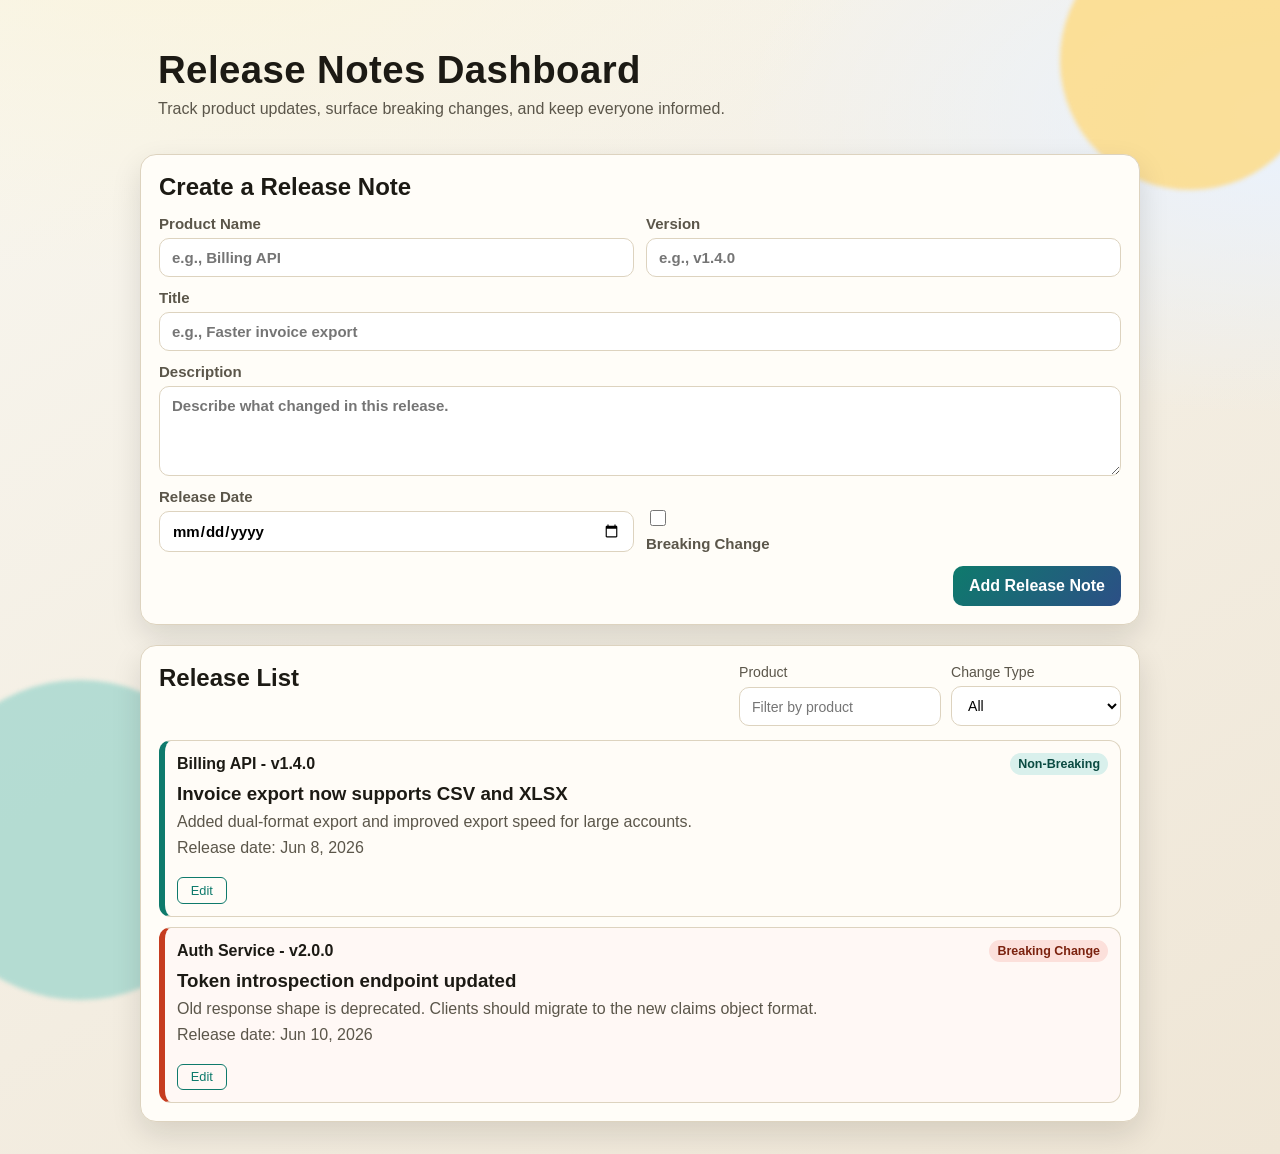
==== product_release_dashboard/index.html @ ac01ce16 "feat(COD-7): add edit release note functionality" ====
<!DOCTYPE html>
<html lang="en">
<head>
  <meta charset="UTF-8" />
  <meta name="viewport" content="width=device-width, initial-scale=1.0" />
  <title>Release Notes Dashboard</title>
  <link rel="stylesheet" href="styles.css" />
</head>
<body>
  <div class="bg-shape bg-shape-1" aria-hidden="true"></div>
  <div class="bg-shape bg-shape-2" aria-hidden="true"></div>

  <main class="container">
    <header class="hero">
      <h1>Release Notes Dashboard</h1>
      <p>Track product updates, surface breaking changes, and keep everyone informed.</p>
    </header>

    <section class="panel" aria-labelledby="create-release-title">
      <h2 id="create-release-title">Create a Release Note</h2>
      <form id="release-form" class="release-form">
        <div class="form-grid">
          <label>
            Product Name
            <input type="text" id="product" name="product" placeholder="e.g., Billing API" required />
          </label>

          <label>
            Version
            <input type="text" id="version" name="version" placeholder="e.g., v1.4.0" required />
          </label>

          <label class="span-2">
            Title
            <input type="text" id="title" name="title" placeholder="e.g., Faster invoice export" required />
          </label>

          <label class="span-2">
            Description
            <textarea id="description" name="description" rows="4" placeholder="Describe what changed in this release." required></textarea>
          </label>

          <label>
            Release Date
            <input type="date" id="releaseDate" name="releaseDate" required />
          </label>

          <label class="checkbox-row">
            <input type="checkbox" id="breaking" name="breaking" />
            Breaking Change
          </label>
        </div>

        <div class="form-actions">
          <button type="button" id="cancel-edit-btn" class="btn-cancel hidden">Cancel</button>
          <button type="submit" id="submit-btn">Add Release Note</button>
        </div>
      </form>
    </section>

    <section class="panel" aria-labelledby="release-list-title">
      <div class="panel-head">
        <h2 id="release-list-title">Release List</h2>
        <div class="filters">
          <label>
            Product
            <input type="text" id="product-filter" placeholder="Filter by product" />
          </label>
          <label>
            Change Type
            <select id="breaking-filter">
              <option value="all">All</option>
              <option value="breaking">Breaking only</option>
              <option value="non-breaking">Non-breaking only</option>
            </select>
          </label>
        </div>
      </div>

      <div id="release-list" class="release-list" aria-live="polite"></div>
    </section>
  </main>

  <template id="release-card-template">
    <article class="release-card">
      <div class="card-top">
        <p class="product-version"></p>
        <span class="badge"></span>
      </div>
      <h3 class="release-title"></h3>
      <p class="release-description"></p>
      <p class="release-date"></p>
      <div class="card-actions">
        <button type="button" class="btn-edit" data-action="edit">Edit</button>
      </div>
    </article>
  </template>

  <script src="script.js"></script>
</body>
</html>
---- product_release_dashboard/styles.css ----
:root {
  --bg-1: #f8f6ef;
  --bg-2: #efe6d6;
  --surface: #fffdf8;
  --text: #1c1a14;
  --muted: #5b564a;
  --accent: #0e7a6c;
  --accent-2: #2c4f86;
  --danger: #c63c1f;
  --border: #ddd3bf;
  --shadow: 0 12px 30px rgba(20, 18, 12, 0.12);
}

* {
  box-sizing: border-box;
}

body {
  margin: 0;
  min-height: 100vh;
  color: var(--text);
  font-family: "Segoe UI", Tahoma, Geneva, Verdana, sans-serif;
  background: radial-gradient(1100px 600px at 15% -10%, #faf4dc 0%, transparent 65%),
              radial-gradient(900px 500px at 100% 10%, #e9f2ff 0%, transparent 60%),
              linear-gradient(150deg, var(--bg-1), var(--bg-2));
  position: relative;
  overflow-x: hidden;
}

.bg-shape {
  position: fixed;
  z-index: -1;
  border-radius: 999px;
  filter: blur(2px);
  opacity: 0.75;
}

.bg-shape-1 {
  width: 260px;
  height: 260px;
  background: #ffd878;
  top: -70px;
  right: -40px;
  transform: rotate(16deg);
}

.bg-shape-2 {
  width: 320px;
  height: 320px;
  background: #9fd6cd;
  bottom: -100px;
  left: -80px;
}

.container {
  width: min(1000px, 92vw);
  margin: 32px auto;
  display: grid;
  gap: 20px;
}

.hero {
  padding: 16px 18px;
}

.hero h1 {
  margin: 0 0 8px;
  font-size: clamp(1.8rem, 3vw, 2.6rem);
  letter-spacing: 0.4px;
}

.hero p {
  margin: 0;
  color: var(--muted);
}

.panel {
  background: var(--surface);
  border: 1px solid var(--border);
  border-radius: 16px;
  padding: 18px;
  box-shadow: var(--shadow);
}

.panel h2 {
  margin-top: 0;
  margin-bottom: 14px;
}

.release-form {
  display: grid;
  gap: 14px;
}

.form-grid {
  display: grid;
  grid-template-columns: repeat(2, minmax(0, 1fr));
  gap: 12px;
}

.form-grid label {
  display: grid;
  gap: 6px;
  color: var(--muted);
  font-weight: 600;
  font-size: 0.94rem;
}

.span-2 {
  grid-column: span 2;
}

input,
textarea,
select,
button {
  font: inherit;
}

input[type="text"],
input[type="date"],
textarea,
select {
  width: 100%;
  border: 1px solid var(--border);
  border-radius: 10px;
  padding: 10px 12px;
  background: #fff;
}

input:focus,
textarea:focus,
select:focus {
  outline: 2px solid #8fcfc4;
  border-color: var(--accent);
}

.checkbox-row {
  display: flex;
  align-items: center;
  gap: 8px;
  align-self: end;
}

.checkbox-row input {
  width: 16px;
  height: 16px;
}

.form-actions {
  display: flex;
  justify-content: flex-end;
}

button {
  border: 0;
  border-radius: 10px;
  padding: 11px 16px;
  color: #fff;
  background: linear-gradient(130deg, var(--accent), var(--accent-2));
  cursor: pointer;
  font-weight: 700;
  transition: transform 0.15s ease, filter 0.2s ease;
}

button:hover {
  transform: translateY(-1px);
  filter: brightness(1.03);
}

.panel-head {
  display: flex;
  justify-content: space-between;
  align-items: flex-start;
  gap: 14px;
  flex-wrap: wrap;
}

.filters {
  display: flex;
  gap: 10px;
  flex-wrap: wrap;
}

.filters label {
  display: grid;
  gap: 6px;
  font-size: 0.88rem;
  color: var(--muted);
  min-width: 170px;
}

.release-list {
  margin-top: 14px;
  display: grid;
  gap: 10px;
}

.release-card {
  border: 1px solid var(--border);
  border-left: 6px solid var(--accent);
  border-radius: 12px;
  background: #fffcf7;
  padding: 12px;
  display: grid;
  gap: 8px;
}

.release-card.breaking {
  border-left-color: var(--danger);
  background: #fff8f5;
}

.card-top {
  display: flex;
  justify-content: space-between;
  align-items: center;
  gap: 12px;
}

.product-version {
  margin: 0;
  font-weight: 700;
}

.badge {
  border-radius: 999px;
  padding: 4px 8px;
  font-size: 0.78rem;
  font-weight: 700;
}

.badge.breaking {
  background: #fce0db;
  color: #7b220f;
}

.badge.safe {
  background: #d9f0ec;
  color: #0a4a41;
}

.release-title {
  margin: 0;
}

.release-description,
.release-date {
  margin: 0;
  color: var(--muted);
}

.empty-state {
  margin: 0;
  color: var(--muted);
  border: 1px dashed var(--border);
  border-radius: 10px;
  padding: 14px;
  text-align: center;
}

@media (max-width: 760px) {
  .container {
    width: min(1000px, 95vw);
    margin: 18px auto;
  }

  .form-grid {
    grid-template-columns: 1fr;
  }

  .span-2 {
    grid-column: auto;
  }

  .form-actions {
    justify-content: stretch;
  }

  .form-actions button {
    width: 100%;
  }
}

/* Edit feature */
.card-actions {
  margin-top: 0.75rem;
  display: flex;
  gap: 0.5rem;
}

.btn-edit {
  padding: 0.3rem 0.8rem;
  font-size: 0.8rem;
  font-weight: 500;
  border: 1px solid var(--accent);
  color: var(--accent);
  background: transparent;
  border-radius: 6px;
  cursor: pointer;
  transition: background 0.15s, color 0.15s;
}

.btn-edit:hover {
  background: var(--accent);
  color: #fff;
}

.btn-cancel {
  padding: 0.55rem 1.2rem;
  font-size: 0.95rem;
  font-weight: 500;
  border: 1px solid var(--border);
  color: var(--muted);
  background: transparent;
  border-radius: 8px;
  cursor: pointer;
  transition: background 0.15s, color 0.15s;
}

.btn-cancel:hover {
  background: var(--border);
  color: var(--text);
}

.hidden {
  display: none !important;
}
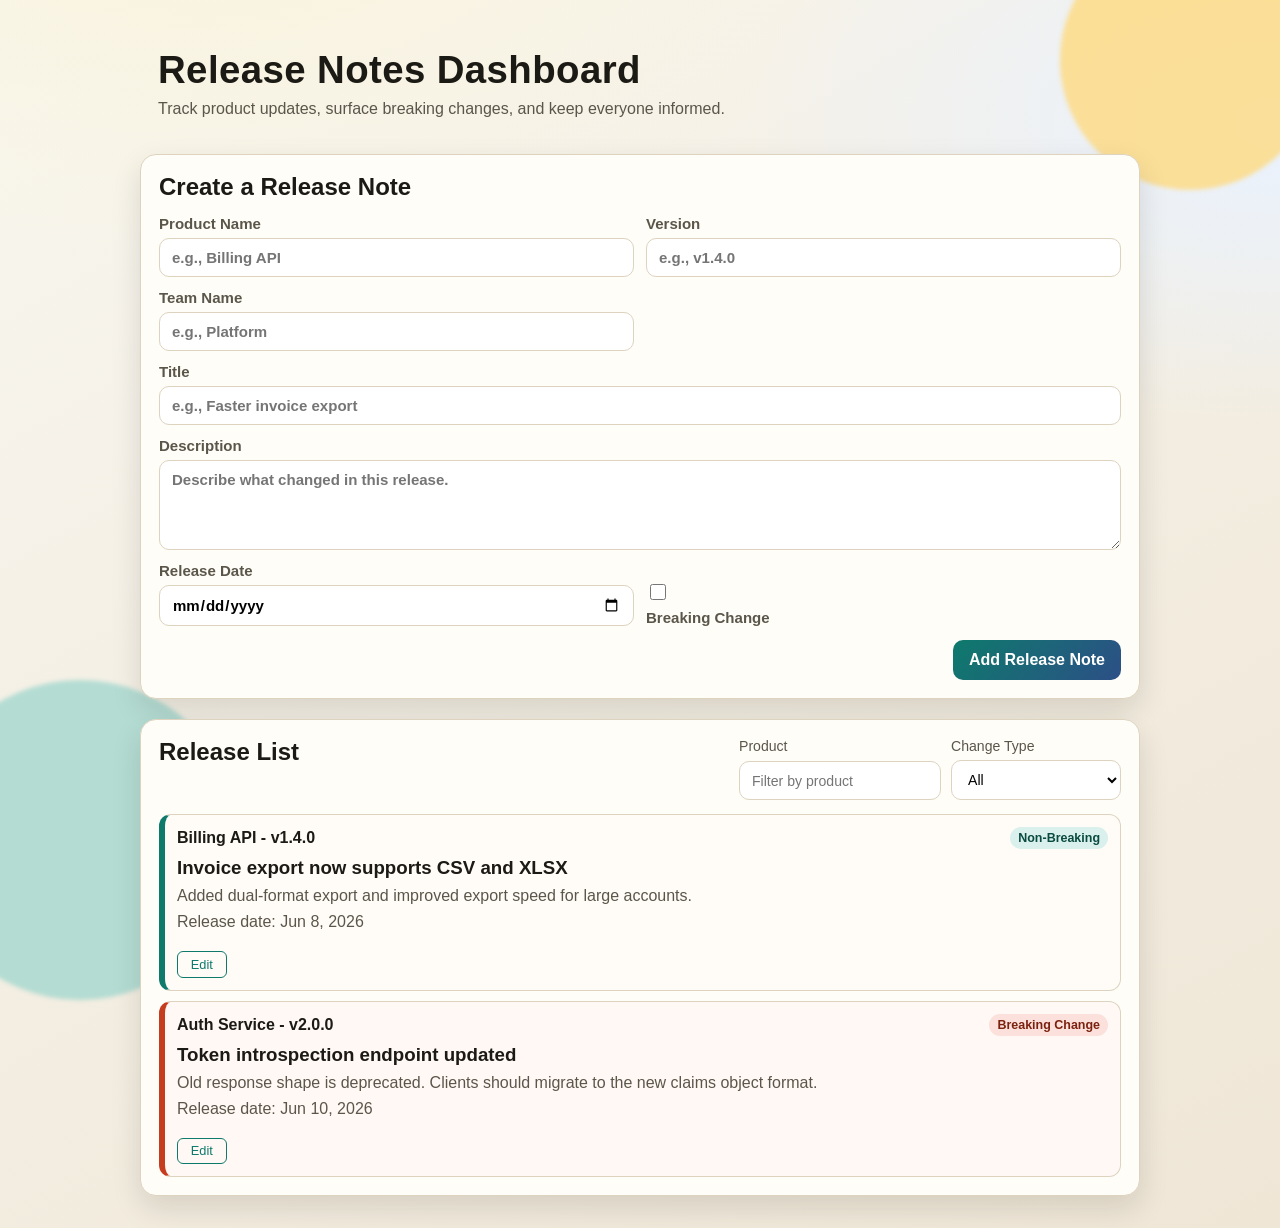
==== commit e26de142: "fix(COD-7): add teamName input to fix edit crash and add Playwright HTML report - Add missing #teamN" ====
--- a/product_release_dashboard/index.html
+++ b/product_release_dashboard/index.html
@@ -28,6 +28,11 @@
           <label>
             Version
             <input type="text" id="version" name="version" placeholder="e.g., v1.4.0" required />
+          </label>
+
+          <label>
+            Team Name
+            <input type="text" id="teamName" name="teamName" placeholder="e.g., Platform" />
           </label>
 
           <label class="span-2">
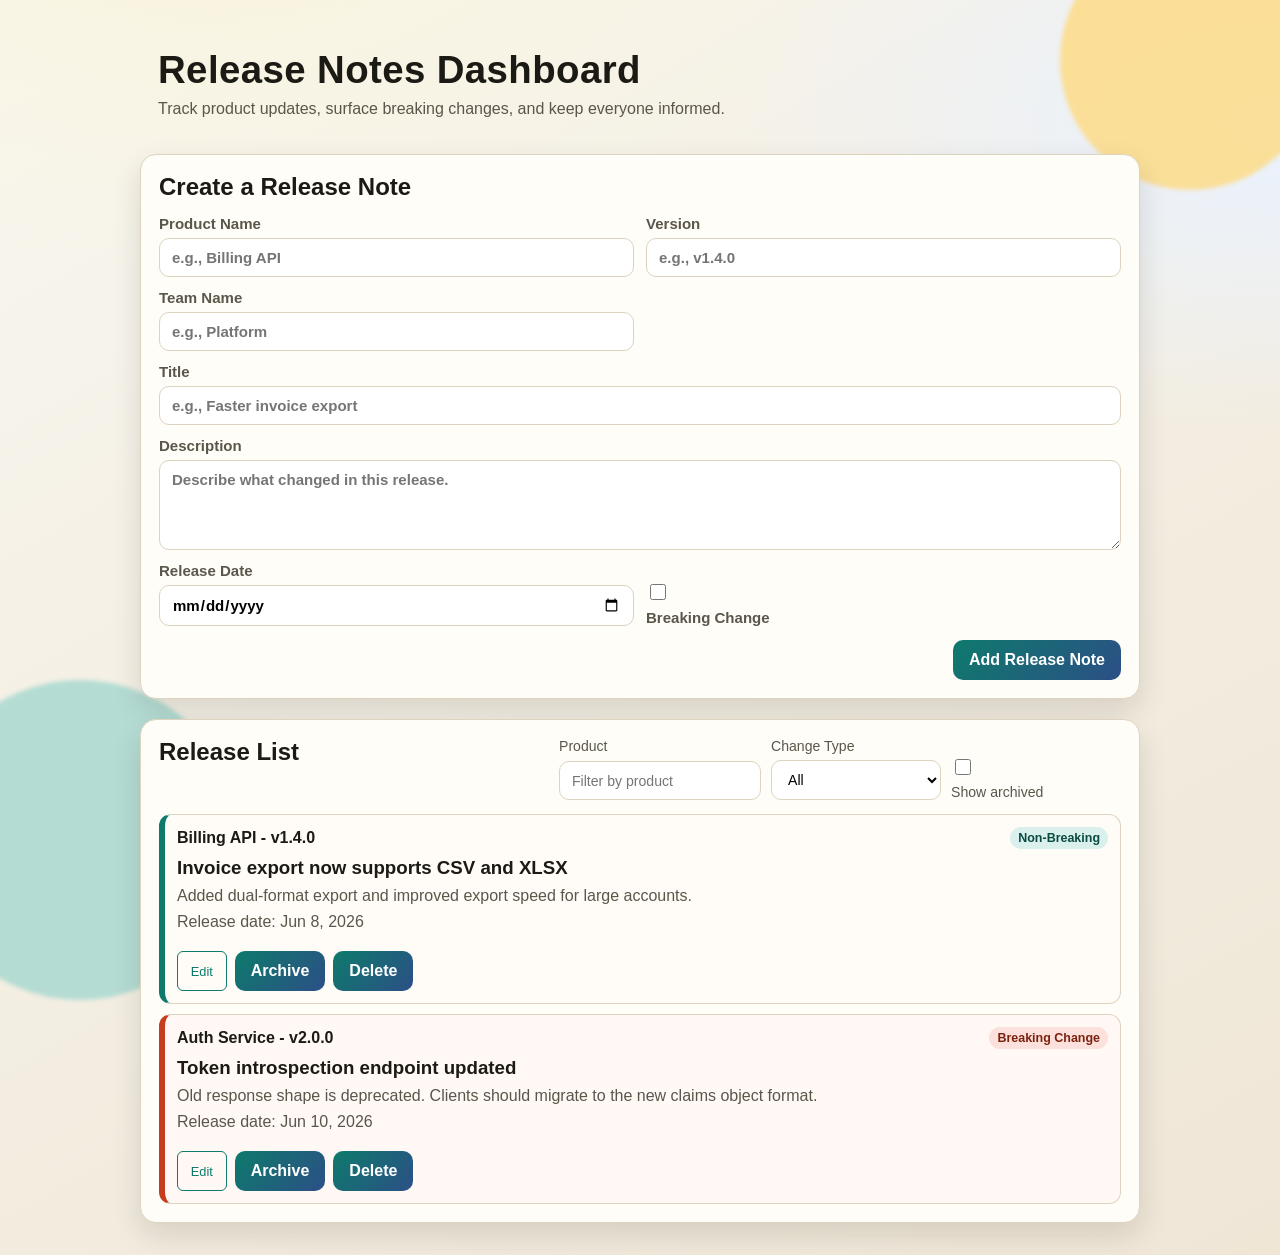
==== commit bb3419ce: "feat: add team name line, delete/archive controls, toast, archived toggle" ====
--- a/product_release_dashboard/index.html
+++ b/product_release_dashboard/index.html
@@ -79,9 +79,14 @@
               <option value="non-breaking">Non-breaking only</option>
             </select>
           </label>
+          <label class="checkbox-row">
+            <input type="checkbox" id="archived-toggle" />
+            Show archived
+          </label>
         </div>
       </div>
 
+      <div id="toast" class="toast hidden" aria-live="polite"></div>
       <div id="release-list" class="release-list" aria-live="polite"></div>
     </section>
   </main>
@@ -92,11 +97,14 @@
         <p class="product-version"></p>
         <span class="badge"></span>
       </div>
+      <p class="release-team hidden"></p>
       <h3 class="release-title"></h3>
       <p class="release-description"></p>
       <p class="release-date"></p>
       <div class="card-actions">
         <button type="button" class="btn-edit" data-action="edit">Edit</button>
+        <button type="button" class="btn-archive" data-action="archive">Archive</button>
+        <button type="button" class="btn-delete" data-action="delete">Delete</button>
       </div>
     </article>
   </template>
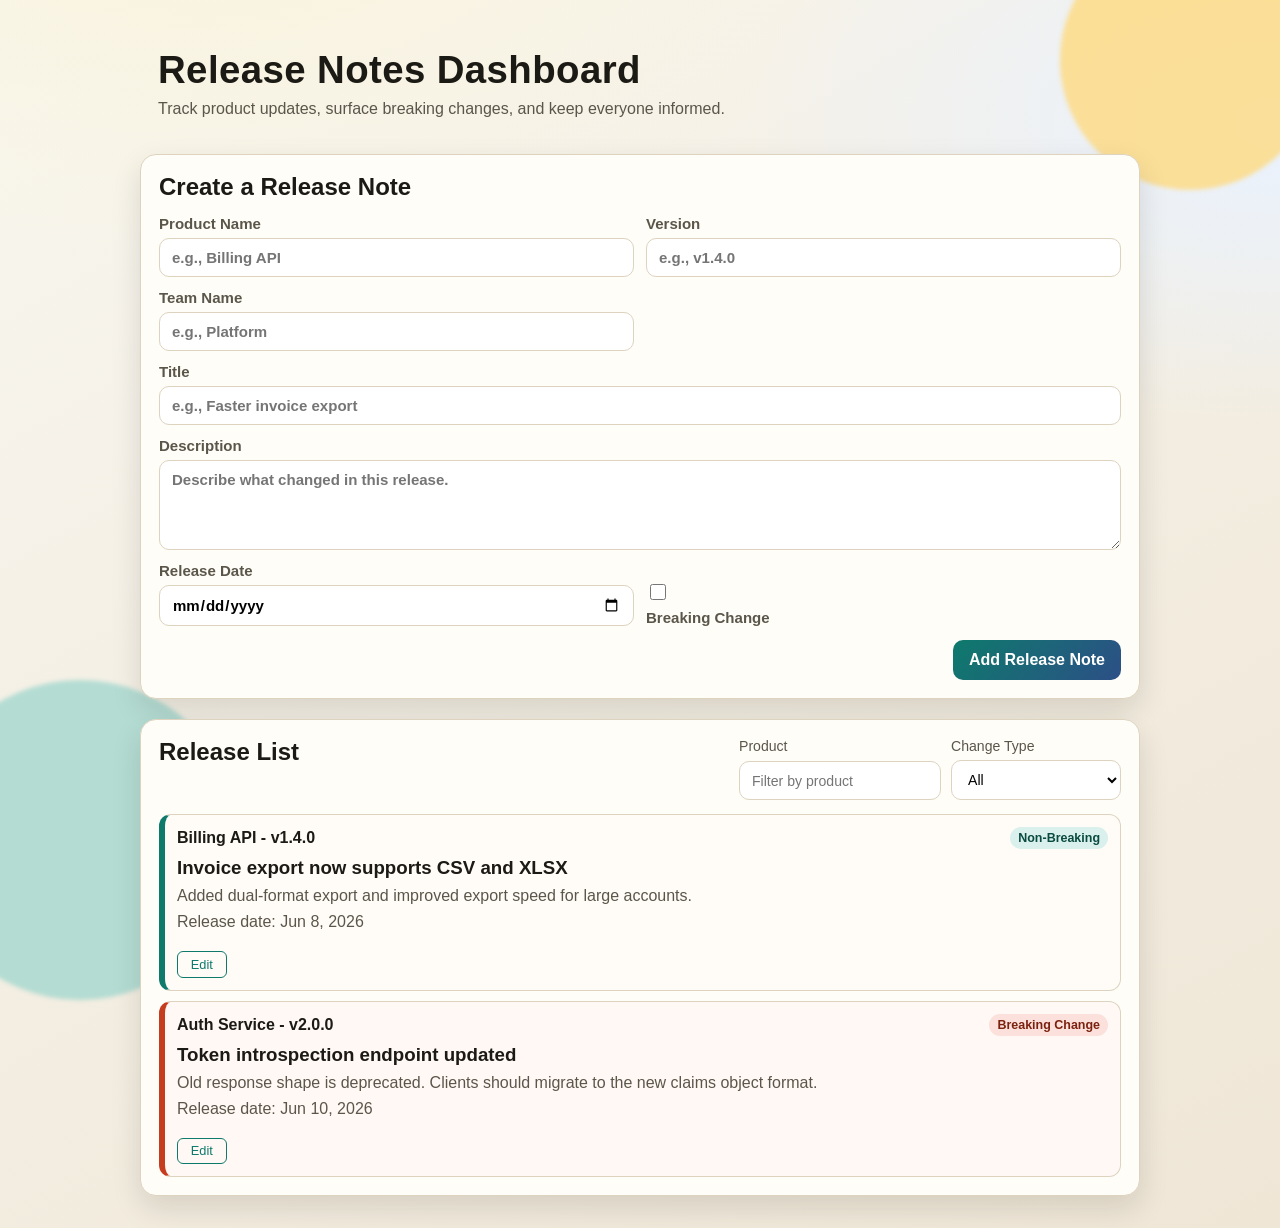
==== commit 21407c8b: "fix(cs-20): remove dead archive/toast UI from dashboard template" ====
--- a/product_release_dashboard/index.html
+++ b/product_release_dashboard/index.html
@@ -22,7 +22,7 @@
         <div class="form-grid">
           <label>
             Product Name
-            <input type="text" id="product" name="product" placeholder="e.g., Billing API" required />
+            <input type="text" id="product" name="product" placeholder="e.g., Billing API" srequired />
           </label>
 
           <label>
@@ -79,14 +79,9 @@
               <option value="non-breaking">Non-breaking only</option>
             </select>
           </label>
-          <label class="checkbox-row">
-            <input type="checkbox" id="archived-toggle" />
-            Show archived
-          </label>
         </div>
       </div>
 
-      <div id="toast" class="toast hidden" aria-live="polite"></div>
       <div id="release-list" class="release-list" aria-live="polite"></div>
     </section>
   </main>
@@ -97,14 +92,11 @@
         <p class="product-version"></p>
         <span class="badge"></span>
       </div>
-      <p class="release-team hidden"></p>
       <h3 class="release-title"></h3>
       <p class="release-description"></p>
       <p class="release-date"></p>
       <div class="card-actions">
         <button type="button" class="btn-edit" data-action="edit">Edit</button>
-        <button type="button" class="btn-archive" data-action="archive">Archive</button>
-        <button type="button" class="btn-delete" data-action="delete">Delete</button>
       </div>
     </article>
   </template>
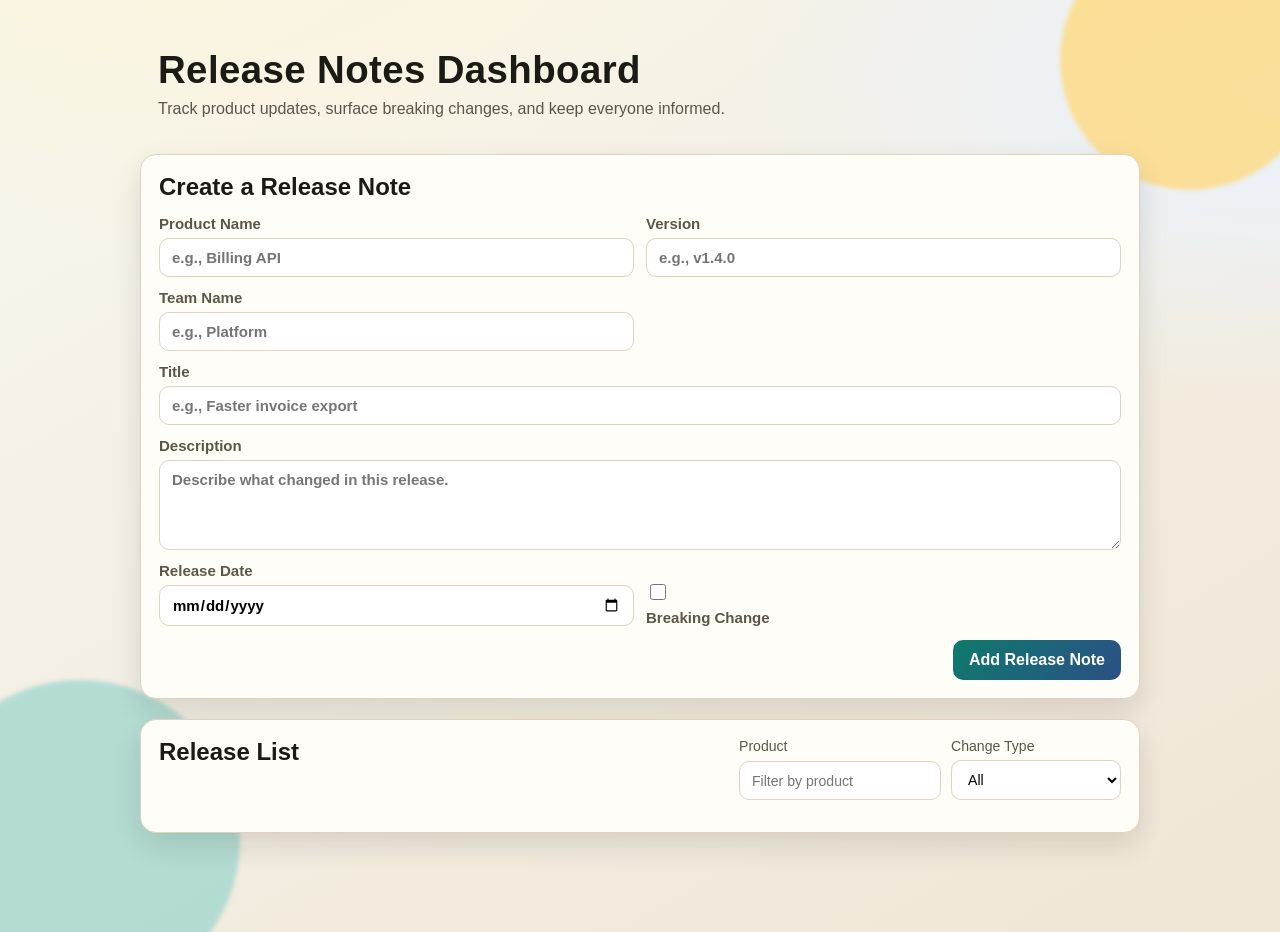
==== commit d1b6ca8b: "CS-26: add Delete action button to release cards" ====
--- a/product_release_dashboard/index.html
+++ b/product_release_dashboard/index.html
@@ -22,7 +22,7 @@
         <div class="form-grid">
           <label>
             Product Name
-            <input type="text" id="product" name="product" placeholder="e.g., Billing API" srequired />
+            <input type="text" id="product" name="product" placeholder="e.g., Billing API" required />
           </label>
 
           <label>
@@ -97,6 +97,7 @@
       <p class="release-date"></p>
       <div class="card-actions">
         <button type="button" class="btn-edit" data-action="edit">Edit</button>
+        <button type="button" class="btn-delete" data-action="delete">Delete</button>
       </div>
     </article>
   </template>
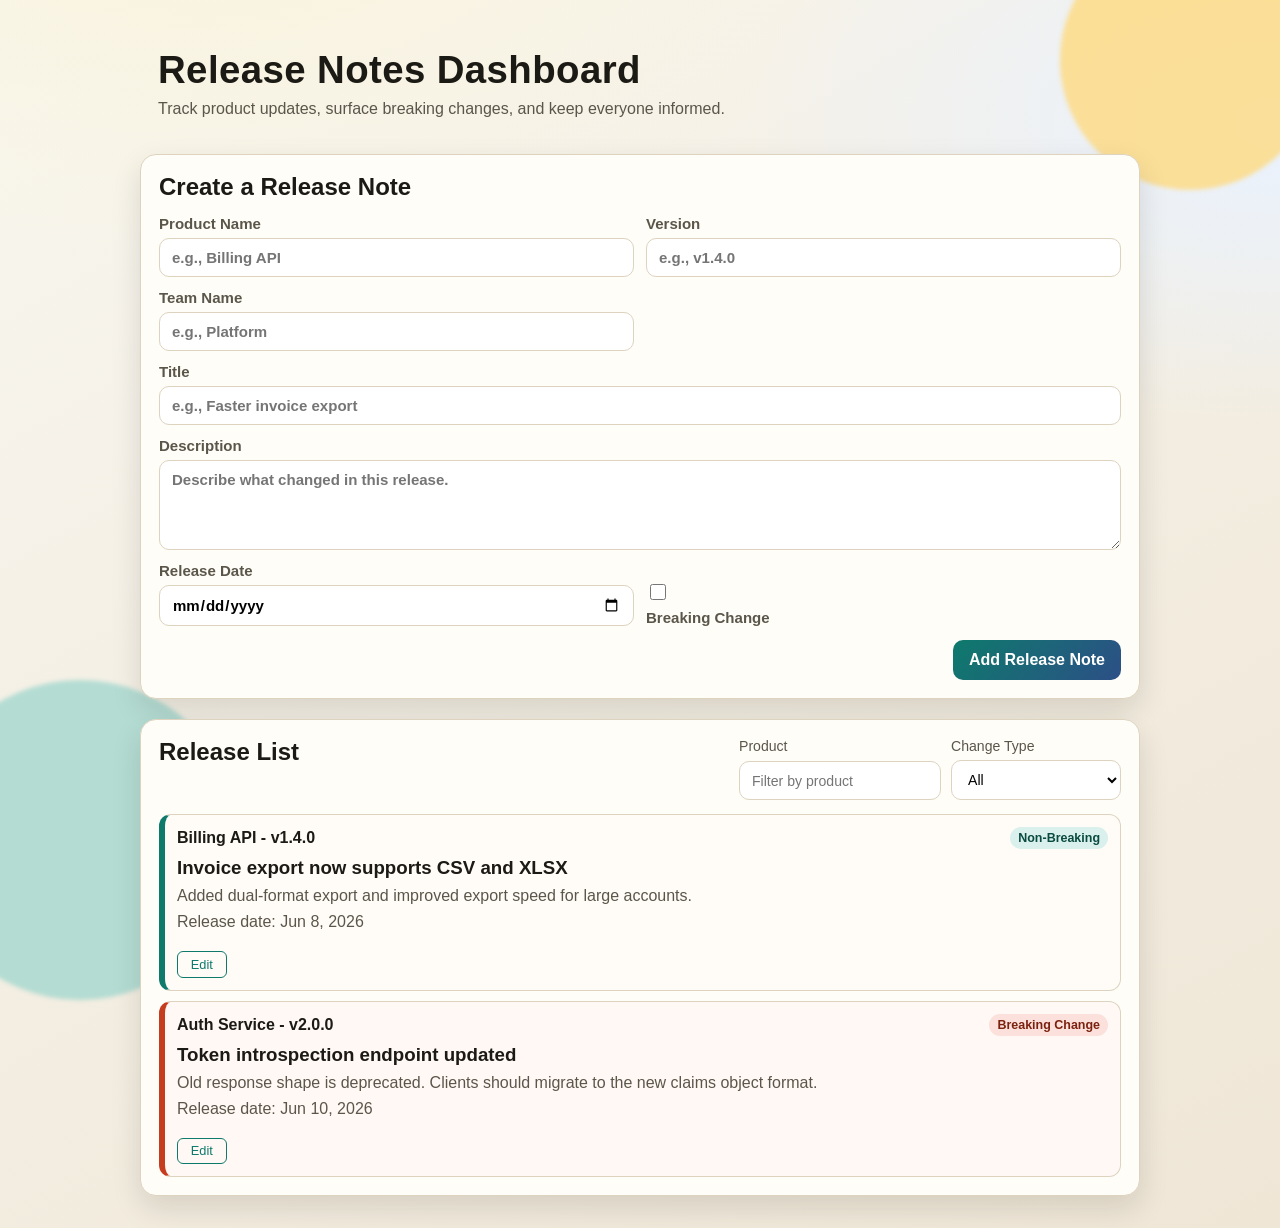
==== commit dcacdd4e: "feat(CS-50): add user-visible validation errors for Create/Edit Release Note form - Add validateRele" ====
--- a/product_release_dashboard/index.html
+++ b/product_release_dashboard/index.html
@@ -19,15 +19,18 @@
     <section class="panel" aria-labelledby="create-release-title">
       <h2 id="create-release-title">Create a Release Note</h2>
       <form id="release-form" class="release-form">
+        <div id="form-error-summary" class="form-error-summary" role="alert" hidden></div>
         <div class="form-grid">
           <label>
             Product Name
-            <input type="text" id="product" name="product" placeholder="e.g., Billing API" required />
+            <input type="text" id="product" name="product" placeholder="e.g., Billing API" aria-describedby="product-error" required />
+            <span class="field-error" id="product-error" hidden></span>
           </label>
 
           <label>
             Version
-            <input type="text" id="version" name="version" placeholder="e.g., v1.4.0" required />
+            <input type="text" id="version" name="version" placeholder="e.g., v1.4.0" aria-describedby="version-error" required />
+            <span class="field-error" id="version-error" hidden></span>
           </label>
 
           <label>
@@ -37,17 +40,20 @@
 
           <label class="span-2">
             Title
-            <input type="text" id="title" name="title" placeholder="e.g., Faster invoice export" required />
+            <input type="text" id="title" name="title" placeholder="e.g., Faster invoice export" aria-describedby="title-error" required />
+            <span class="field-error" id="title-error" hidden></span>
           </label>
 
           <label class="span-2">
             Description
-            <textarea id="description" name="description" rows="4" placeholder="Describe what changed in this release." required></textarea>
+            <textarea id="description" name="description" rows="4" placeholder="Describe what changed in this release." aria-describedby="description-error" required></textarea>
+            <span class="field-error" id="description-error" hidden></span>
           </label>
 
           <label>
             Release Date
-            <input type="date" id="releaseDate" name="releaseDate" required />
+            <input type="date" id="releaseDate" name="releaseDate" aria-describedby="releaseDate-error" required />
+            <span class="field-error" id="releaseDate-error" hidden></span>
           </label>
 
           <label class="checkbox-row">
@@ -97,7 +103,6 @@
       <p class="release-date"></p>
       <div class="card-actions">
         <button type="button" class="btn-edit" data-action="edit">Edit</button>
-        <button type="button" class="btn-delete" data-action="delete">Delete</button>
       </div>
     </article>
   </template>
--- a/product_release_dashboard/styles.css
+++ b/product_release_dashboard/styles.css
@@ -326,3 +326,36 @@
 .hidden {
   display: none !important;
 }
+
+/* CS-50: Validation error styles */
+.form-error-summary {
+  background: #fce8e4;
+  color: var(--danger);
+  border: 1px solid #f0b9b1;
+  border-radius: 8px;
+  padding: 10px 14px;
+  font-size: 0.9rem;
+  font-weight: 600;
+  margin-bottom: 4px;
+}
+
+.field-error {
+  color: var(--danger);
+  font-size: 0.82rem;
+  font-weight: 500;
+  margin-top: 2px;
+}
+
+input.invalid,
+textarea.invalid,
+select.invalid {
+  border-color: var(--danger);
+  outline-color: #f0b9b1;
+}
+
+input.invalid:focus,
+textarea.invalid:focus,
+select.invalid:focus {
+  outline: 2px solid #f0b9b1;
+  border-color: var(--danger);
+}
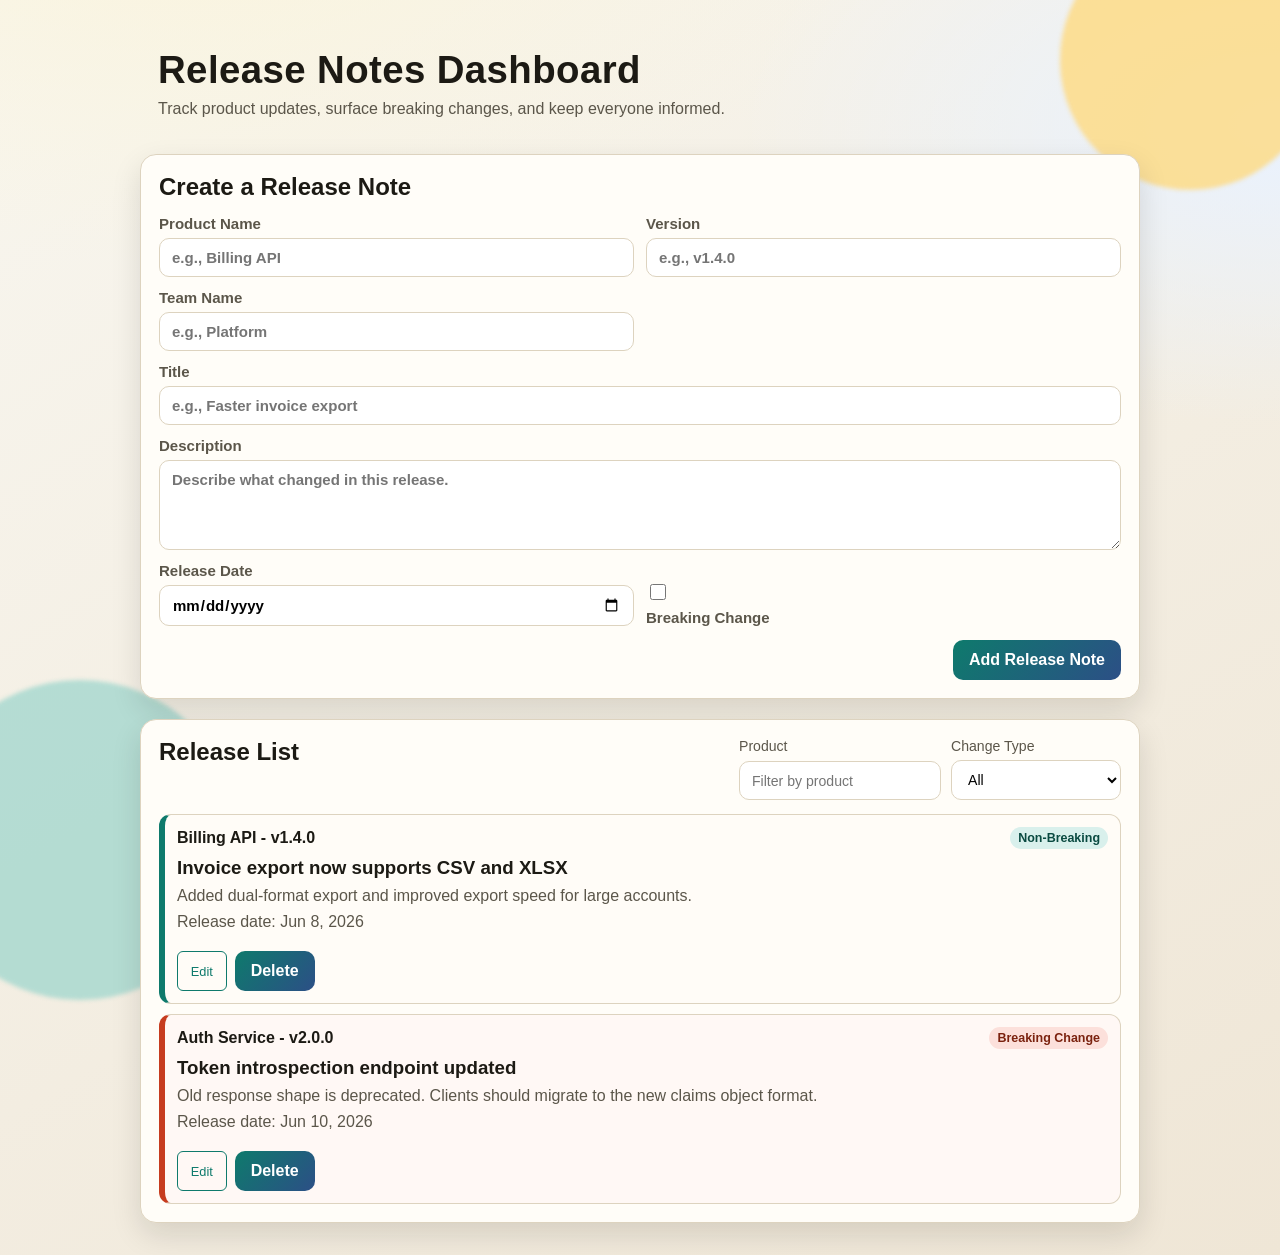
==== commit 95f73fd8: "Merge 66baa27fc407be5e0e6f818f60f0c48aeb47a986 into 7e83899f86cb899fa79650e1ec08104eafafb74b" ====
--- a/product_release_dashboard/index.html
+++ b/product_release_dashboard/index.html
@@ -19,18 +19,15 @@
     <section class="panel" aria-labelledby="create-release-title">
       <h2 id="create-release-title">Create a Release Note</h2>
       <form id="release-form" class="release-form">
-        <div id="form-error-summary" class="form-error-summary" role="alert" hidden></div>
         <div class="form-grid">
           <label>
             Product Name
-            <input type="text" id="product" name="product" placeholder="e.g., Billing API" aria-describedby="product-error" required />
-            <span class="field-error" id="product-error" hidden></span>
+            <input type="text" id="product" name="product" placeholder="e.g., Billing API" required />
           </label>
 
           <label>
             Version
-            <input type="text" id="version" name="version" placeholder="e.g., v1.4.0" aria-describedby="version-error" required />
-            <span class="field-error" id="version-error" hidden></span>
+            <input type="text" id="version" name="version" placeholder="e.g., v1.4.0" required />
           </label>
 
           <label>
@@ -40,20 +37,17 @@
 
           <label class="span-2">
             Title
-            <input type="text" id="title" name="title" placeholder="e.g., Faster invoice export" aria-describedby="title-error" required />
-            <span class="field-error" id="title-error" hidden></span>
+            <input type="text" id="title" name="title" placeholder="e.g., Faster invoice export" required />
           </label>
 
           <label class="span-2">
             Description
-            <textarea id="description" name="description" rows="4" placeholder="Describe what changed in this release." aria-describedby="description-error" required></textarea>
-            <span class="field-error" id="description-error" hidden></span>
+            <textarea id="description" name="description" rows="4" placeholder="Describe what changed in this release." required></textarea>
           </label>
 
           <label>
             Release Date
-            <input type="date" id="releaseDate" name="releaseDate" aria-describedby="releaseDate-error" required />
-            <span class="field-error" id="releaseDate-error" hidden></span>
+            <input type="date" id="releaseDate" name="releaseDate" required />
           </label>
 
           <label class="checkbox-row">
@@ -103,6 +97,7 @@
       <p class="release-date"></p>
       <div class="card-actions">
         <button type="button" class="btn-edit" data-action="edit">Edit</button>
+        <button type="button" class="btn-delete" data-action="delete">Delete</button>
       </div>
     </article>
   </template>
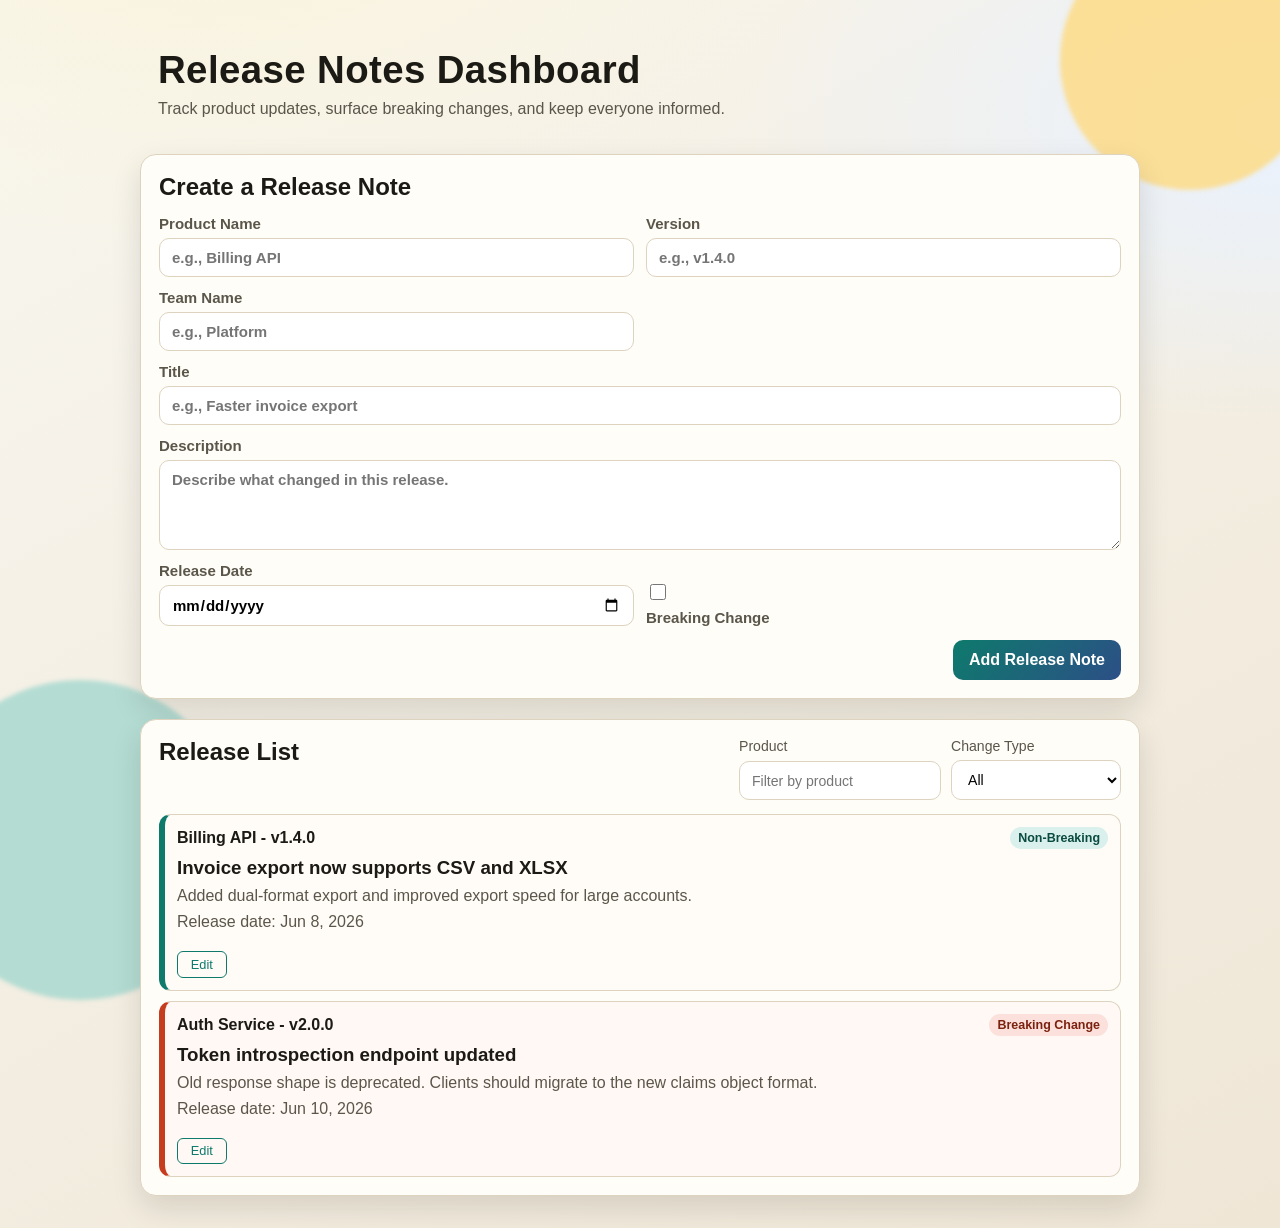
==== commit 458da9ff: "Merge dac7203a48c57ed5fd385ec9d39895d6f4657acb into 7e83899f86cb899fa79650e1ec08104eafafb74b" ====
--- a/product_release_dashboard/index.html
+++ b/product_release_dashboard/index.html
@@ -19,15 +19,18 @@
     <section class="panel" aria-labelledby="create-release-title">
       <h2 id="create-release-title">Create a Release Note</h2>
       <form id="release-form" class="release-form">
+        <div id="form-error-summary" class="form-error-summary" role="alert" hidden></div>
         <div class="form-grid">
           <label>
             Product Name
-            <input type="text" id="product" name="product" placeholder="e.g., Billing API" required />
+            <input type="text" id="product" name="product" placeholder="e.g., Billing API" aria-describedby="product-error" required />
+            <span class="field-error" id="product-error" hidden></span>
           </label>
 
           <label>
             Version
-            <input type="text" id="version" name="version" placeholder="e.g., v1.4.0" required />
+            <input type="text" id="version" name="version" placeholder="e.g., v1.4.0" aria-describedby="version-error" required />
+            <span class="field-error" id="version-error" hidden></span>
           </label>
 
           <label>
@@ -37,17 +40,20 @@
 
           <label class="span-2">
             Title
-            <input type="text" id="title" name="title" placeholder="e.g., Faster invoice export" required />
+            <input type="text" id="title" name="title" placeholder="e.g., Faster invoice export" aria-describedby="title-error" required />
+            <span class="field-error" id="title-error" hidden></span>
           </label>
 
           <label class="span-2">
             Description
-            <textarea id="description" name="description" rows="4" placeholder="Describe what changed in this release." required></textarea>
+            <textarea id="description" name="description" rows="4" placeholder="Describe what changed in this release." aria-describedby="description-error" required></textarea>
+            <span class="field-error" id="description-error" hidden></span>
           </label>
 
           <label>
             Release Date
-            <input type="date" id="releaseDate" name="releaseDate" required />
+            <input type="date" id="releaseDate" name="releaseDate" aria-describedby="releaseDate-error" required />
+            <span class="field-error" id="releaseDate-error" hidden></span>
           </label>
 
           <label class="checkbox-row">
@@ -97,7 +103,6 @@
       <p class="release-date"></p>
       <div class="card-actions">
         <button type="button" class="btn-edit" data-action="edit">Edit</button>
-        <button type="button" class="btn-delete" data-action="delete">Delete</button>
       </div>
     </article>
   </template>
